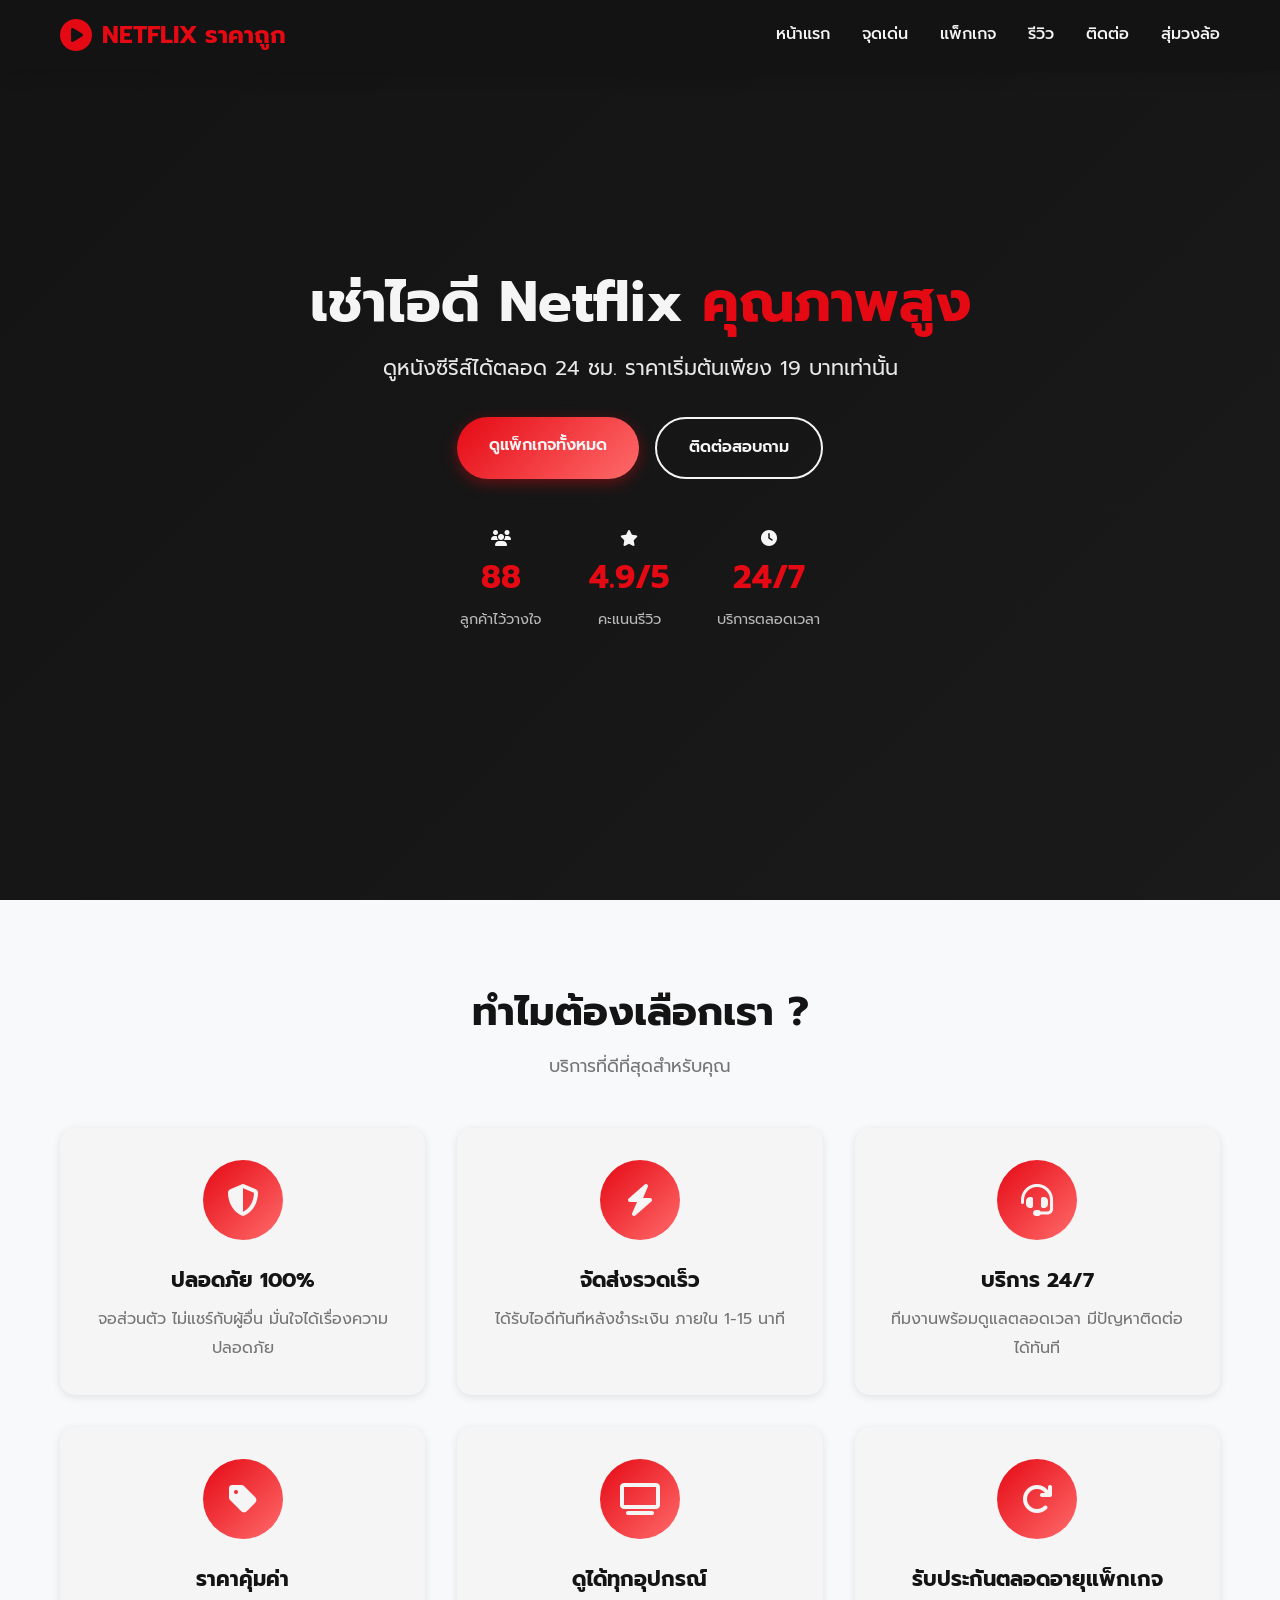
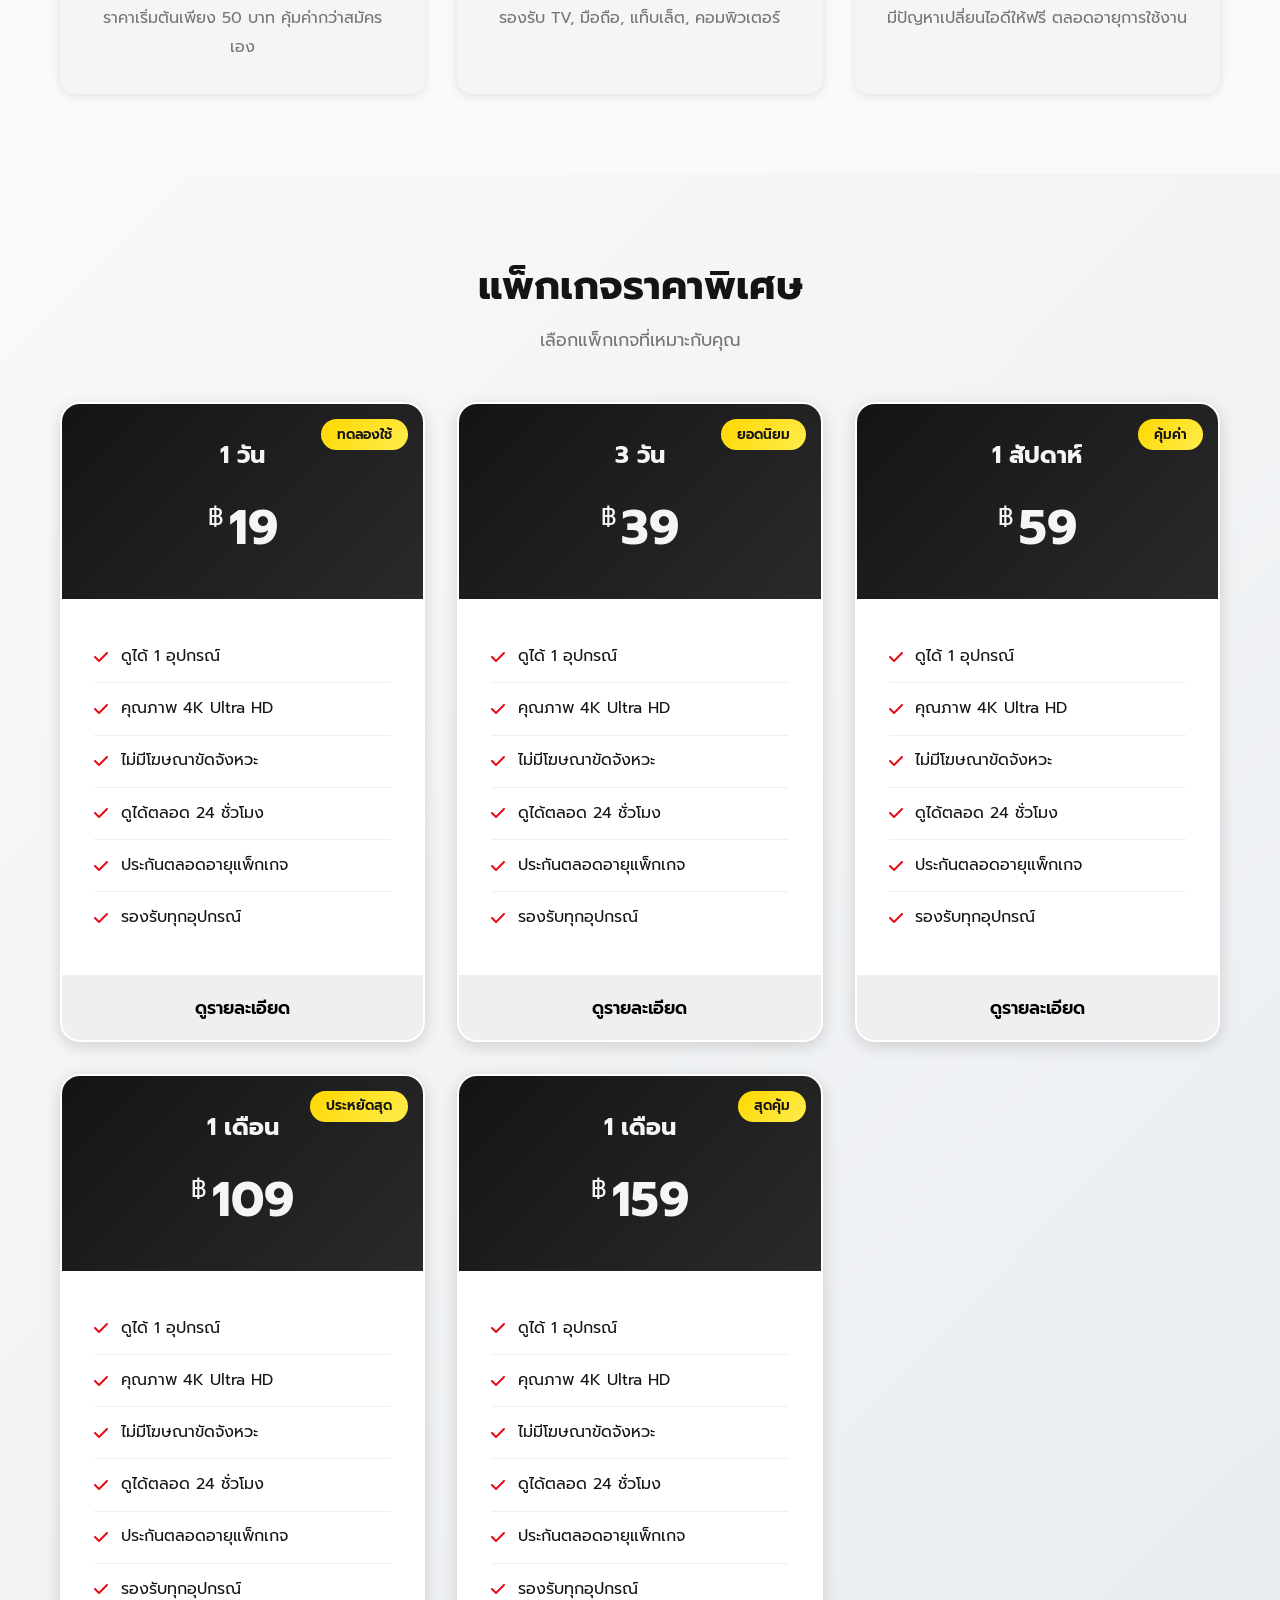
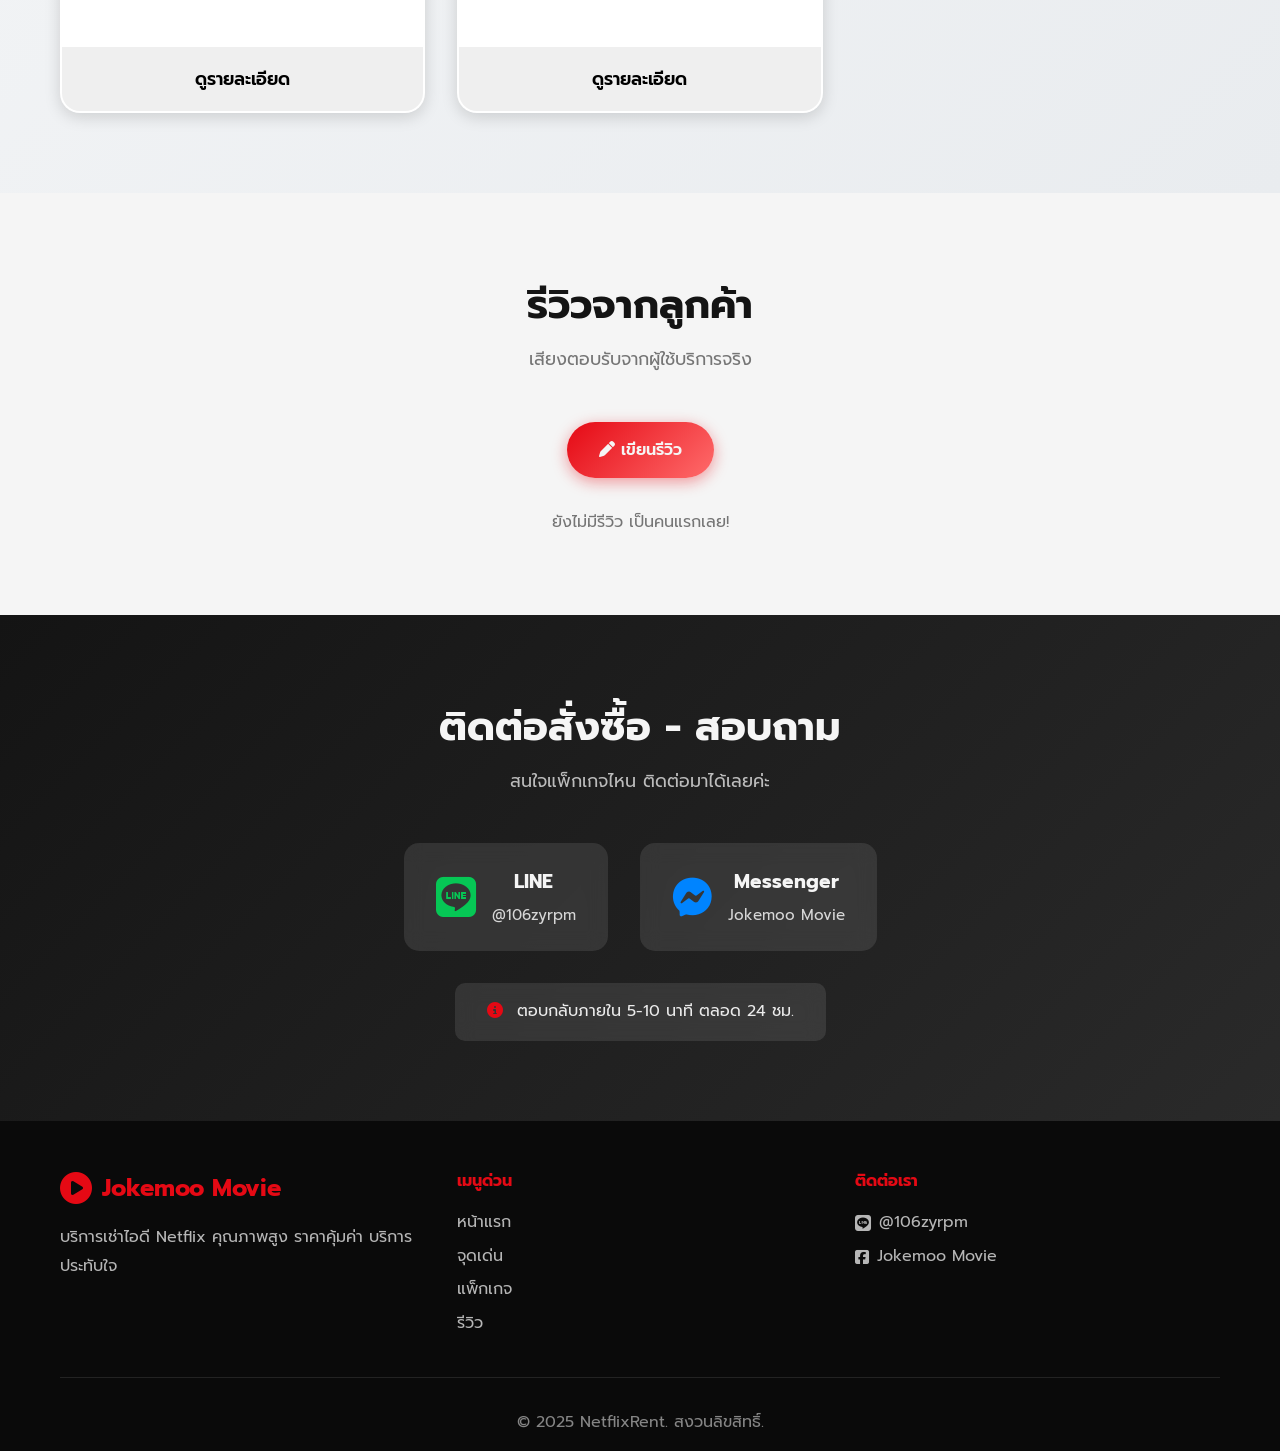
==== index.html @ b46bd774 "Add files via upload" ====
<!DOCTYPE html>
<html lang="th">
<head>
    <meta charset="UTF-8">
    <meta name="viewport" content="width=device-width, initial-scale=1.0">
    <title>Netflix X JOKE MOO - เช่าไอดีเน็ตฟลิกซ์ราคาถูก</title>
    <link rel="stylesheet" href="style.css">
    <link href="https://fonts.googleapis.com/css2?family=Prompt:wght@300;400;500;600;700&display=swap" rel="stylesheet">
    <link rel="stylesheet" href="https://cdnjs.cloudflare.com/ajax/libs/font-awesome/6.4.0/css/all.min.css">
    <link rel="icon" type="image" href="logo.png">
</head>
<body>
    <!-- Maintenance Mode Overlay -->
    <div id="maintenanceOverlay" style="display: none; position: fixed; top: 0; left: 0; width: 100%; height: 100%; background: linear-gradient(135deg, #141414 0%, #2a2a2a 100%); z-index: 99999; align-items: center; justify-content: center; flex-direction: column; text-align: center; padding: 2rem;">
        <div style="max-width: 600px;">
            <i class="fas fa-tools" style="font-size: 5rem; color: #ffc107; margin-bottom: 2rem; animation: pulse 2s infinite;"></i>
            <h1 style="color: #fff; font-size: 2.5rem; margin-bottom: 1rem; font-weight: 700;">กำลังปรับปรุงระบบ</h1>
            <p style="color: rgba(255, 255, 255, 0.8); font-size: 1.2rem; margin-bottom: 2rem; line-height: 1.8;">เว็บไซต์กำลังอยู่ระหว่างปรับปรุงระบบ<br>กรุณากลับมาใหม่ในอีกสักครู่</p>
            <div style="background: rgba(255, 255, 255, 0.1); padding: 1.5rem; border-radius: 15px; backdrop-filter: blur(10px);">
                <p style="color: rgba(255, 255, 255, 0.7); margin: 0;">
                    <i class="fas fa-clock"></i> คาดว่าจะแล้วเสร็จภายในไม่นาน!!!
                </p>
            </div>
            <p style="color: rgba(255, 255, 255, 0.5); font-size: 0.9rem; margin-top: 2rem;">
                ขออภัยในความไม่สะดวก โปรดติดตามข่าวสารและอัปเดตได้ที่ LINE @106zyrpm หรือ Facebook Jokemoo Movie
            </p>
        </div>
    </div>

    <!-- Header -->
    <header class="header">
        <nav class="navbar">
            <div class="container">
                <div class="logo">
                    <i class="fas fa-play-circle"></i>
                    <span>NETFLIX ราคาถูก</span>
                </div>
                <ul class="nav-menu">
                    <li><a href="#home">หน้าแรก</a></li>
                    <li><a href="#features">จุดเด่น</a></li>
                    <li><a href="#packages">แพ็กเกจ</a></li>
                    <li><a href="#reviews">รีวิว</a></li>
                    <li><a href="#contact">ติดต่อ</a></li>
                    <li><a href="https://jokemoomovieluckwheel.github.io/wheelnew/">สุ่มวงล้อ</a></li>
                </ul>
                <div class="nav-toggle" id="navToggle">
                    <i class="fas fa-bars"></i>
                </div>
            </div>
        </nav>
    </header>

    <!-- Hero Section -->
    <section class="hero" id="home">
        <div class="hero-overlay"></div>
        <div class="container">
            <div class="hero-content">
                <h1 class="hero-title">เช่าไอดี Netflix <span>คุณภาพสูง</span></h1>
                <p class="hero-subtitle">ดูหนังซีรีส์ได้ตลอด 24 ชม. ราคาเริ่มต้นเพียง 19 บาทเท่านั้น</p>
                <div class="hero-buttons">
                    <a href="#packages" class="btn btn-primary">ดูแพ็กเกจทั้งหมด</a>
                    <a href="#contact" class="btn btn-secondary">ติดต่อสอบถาม</a>
                </div>
                <div class="hero-stats">
                    <div class="stat-item">
                        <i class="fas fa-users"></i>
                        <span class="stat-number">10,000+</span>
                        <span class="stat-label">ลูกค้าไว้วางใจ</span>
                    </div>
                    <div class="stat-item">
                        <i class="fas fa-star"></i>
                        <span class="stat-number">4.9/5</span>
                        <span class="stat-label">คะแนนรีวิว</span>
                    </div>
                    <div class="stat-item">
                        <i class="fas fa-clock"></i>
                        <span class="stat-number">24/7</span>
                        <span class="stat-label">บริการตลอดเวลา</span>
                    </div>
                </div>
            </div>
        </div>
    </section>

    <!-- Features Section -->
    <section class="features" id="features">
        <div class="container">
            <div class="section-header">
                <h2 class="section-title">ทำไมต้องเลือกเรา ?</h2>
                <p class="section-subtitle">บริการที่ดีที่สุดสำหรับคุณ</p>
            </div>
            <div class="features-grid">
                <div class="feature-card">
                    <div class="feature-icon">
                        <i class="fas fa-shield-alt"></i>
                    </div>
                    <h3>ปลอดภัย 100%</h3>
                    <p>จอส่วนตัว ไม่แชร์กับผู้อื่น มั่นใจได้เรื่องความปลอดภัย</p>
                </div>
                <div class="feature-card">
                    <div class="feature-icon">
                        <i class="fas fa-bolt"></i>
                    </div>
                    <h3>จัดส่งรวดเร็ว</h3>
                    <p>ได้รับไอดีทันทีหลังชำระเงิน ภายใน 1-15 นาที</p>
                </div>
                <div class="feature-card">
                    <div class="feature-icon">
                        <i class="fas fa-headset"></i>
                    </div>
                    <h3>บริการ 24/7</h3>
                    <p>ทีมงานพร้อมดูแลตลอดเวลา มีปัญหาติดต่อได้ทันที</p>
                </div>
                <div class="feature-card">
                    <div class="feature-icon">
                        <i class="fas fa-tag"></i>
                    </div>
                    <h3>ราคาคุ้มค่า</h3>
                    <p>ราคาเริ่มต้นเพียง 50 บาท คุ้มค่ากว่าสมัครเอง</p>
                </div>
                <div class="feature-card">
                    <div class="feature-icon">
                        <i class="fas fa-tv"></i>
                    </div>
                    <h3>ดูได้ทุกอุปกรณ์</h3>
                    <p>รองรับ TV, มือถือ, แท็บเล็ต, คอมพิวเตอร์</p>
                </div>
                <div class="feature-card">
                    <div class="feature-icon">
                        <i class="fas fa-redo"></i>
                    </div>
                    <h3>รับประกันตลอดอายุแพ็กเกจ</h3>
                    <p>มีปัญหาเปลี่ยนไอดีให้ฟรี ตลอดอายุการใช้งาน</p>
                </div>
            </div>
        </div>
    </section>

    <!-- Packages Section -->
    <section class="packages" id="packages">
        <div class="container">
            <div class="section-header">
                <h2 class="section-title">แพ็กเกจราคาพิเศษ</h2>
                <p class="section-subtitle">เลือกแพ็กเกจที่เหมาะกับคุณ</p>
            </div>
            <div class="packages-grid">
                <!-- Packages will be rendered automatically from packagesConfig in script.js -->
            </div>
        </div>
    </section>

    <!-- Reviews Section -->
    <section class="reviews" id="reviews">
        <div class="container">
            <div class="section-header">
                <h2 class="section-title">รีวิวจากลูกค้า</h2>
                <p class="section-subtitle">เสียงตอบรับจากผู้ใช้บริการจริง</p>
            </div>
            <div style="text-align: center; margin-bottom: 2rem;">
                <button class="btn btn-primary add-review-btn">
                    <i class="fas fa-pen"></i> เขียนรีวิว
                </button>
            </div>
            <div class="reviews-grid">
                <!-- Reviews will be loaded dynamically by JavaScript -->
            </div>
        </div>
    </section>

    <!-- Contact Section -->
    <section class="contact" id="contact">
        <div class="container">
            <div class="section-header">
                <h2 class="section-title">ติดต่อสั่งซื้อ - สอบถาม</h2>
                <p class="section-subtitle">สนใจแพ็กเกจไหน ติดต่อมาได้เลยค่ะ</p>
            </div>
            <div class="contact-content">
                <div class="contact-channels">
                    <a href="https://line.me/R/ti/p/@106zyrpm" class="contact-channel line">
                        <i class="fab fa-line"></i>
                        <div>
                            <h4>LINE</h4>
                            <p>@106zyrpm</p>
                        </div>
                    </a>
                    <a href="https://www.facebook.com/profile.php?id=61584369622351" class="contact-channel facebook">
                        <i class="fab fa-facebook-messenger"></i>
                        <div>
                            <h4>Messenger</h4>
                            <p>Jokemoo Movie</p>
                        </div>
                    </a>
                </div>
                <div class="contact-note">
                    <p><i class="fas fa-info-circle"></i> ตอบกลับภายใน 5-10 นาที ตลอด 24 ชม.</p>
                </div>
            </div>
        </div>
    </section>

    <!-- Footer -->
    <footer class="footer">
        <div class="container">
            <div class="footer-content">
                <div class="footer-brand">
                    <div class="logo">
                        <i class="fas fa-play-circle"></i>
                        <span>Jokemoo Movie</span>
                    </div>
                    <p>บริการเช่าไอดี Netflix คุณภาพสูง ราคาคุ้มค่า บริการประทับใจ</p>
                </div>
                <div class="footer-links">
                    <h4>เมนูด่วน</h4>
                    <ul>
                        <li><a href="#home">หน้าแรก</a></li>
                        <li><a href="#features">จุดเด่น</a></li>
                        <li><a href="#packages">แพ็กเกจ</a></li>
                        <li><a href="#reviews">รีวิว</a></li>
                    </ul>
                </div>
                <div class="footer-contact">
                    <h4>ติดต่อเรา</h4>
                    <p><i class="fab fa-line"></i> @106zyrpm</p>
                    <p><i class="fa-brands fa-square-facebook"></i> Jokemoo Movie</p>
                </div>
            </div>
            <div class="footer-bottom">
                <p>&copy; 2025 NetflixRent. สงวนลิขสิทธิ์.</p>
            </div>
        </div>
    </footer>

    <!-- Order Modal -->
    <div class="modal" id="orderModal">
        <div class="modal-content">
            <div class="modal-header">
                <h3>สั่งซื้อแพ็กเกจ</h3>
                <button class="modal-close" onclick="closeModal('orderModal')">&times;</button>
            </div>
            <div class="modal-body">
                <div class="order-summary">
                    <h4 id="orderPackageName">แพ็กเกจ 1 สัปดาห์</h4>
                    <p class="order-price" id="orderPrice">ราคา: ฿50</p>
                </div>
                <div class="order-steps">
                    <div class="order-step">
                        <div class="step-number">1</div>
                        <p>เพิ่ม LINE @106zyrpm เป็นเพื่อน</p>
                    </div>
                    <div class="order-step">
                        <div class="step-number">2</div>
                        <p>แจ้งแพ็กเกจที่ต้องการสั่งซื้อ</p>
                    </div>
                    <div class="order-step">
                        <div class="step-number">3</div>
                        <p>ชำระเงินแจ้งสลิปและรับไอดีทันที</p>
                    </div>
                </div>
                <a href="https://line.me/R/ti/p/@106zyrpm" class="btn btn-primary btn-block">
                    <i class="fab fa-line"></i> เพิ่ม LINE เป็นเพื่อน
                </a>
            </div>
        </div>
    </div>

    <!-- Package Detail Modal -->
    <div class="modal" id="packageDetailModal">
        <div class="modal-content modal-content-large">
            <div class="modal-header">
                <h3>รายละเอียดแพ็กเกจ</h3>
                <button class="modal-close" onclick="closeModal('packageDetailModal')">&times;</button>
            </div>
            <div class="modal-body">
                <div class="package-detail-content">
                    <div class="package-detail-header">
                        <h2 id="detailPackageName">แพ็กเกจรายวัน</h2>
                        <div class="package-detail-price">
                            <span class="currency">฿</span>
                            <span id="detailPackagePrice">20</span>
                        </div>
                    </div>
                    <p class="package-detail-desc" id="detailPackageDesc">
                        เหมาะสำหรับทดลองใช้งาน หรือดูหนังเรื่องโปรดแบบเร่งด่วน
                    </p>
                    <div class="package-detail-highlight">
                        <i class="fas fa-star"></i>
                        <span id="detailPackageHighlight">ประหยัดที่สุดสำหรับใช้งานสั้นๆ</span>
                    </div>
                    <h4 class="package-detail-features-title">คุณสมบัติ</h4>
                    <ul class="package-detail-features" id="detailPackageFeatures">
                        <li><i class="fas fa-check-circle"></i> ดูได้ 1 อุปกรณ์</li>
                        <li><i class="fas fa-check-circle"></i> คุณภาพ 4K Ultra HD</li>
                        <li><i class="fas fa-check-circle"></i> ไม่มีโฆษณา</li>
                        <li><i class="fas fa-check-circle"></i> ดูได้ตลอด 24 ชม.</li>
                        <li><i class="fas fa-check-circle"></i> ประกันตลอดอายุแพ็กเกจ</li>
                    </ul>
                    <div class="package-detail-actions">
                        <button class="btn btn-secondary btn-block" onclick="closeModal('packageDetailModal')">
                            <i class="fas fa-times"></i> ปิด
                        </button>
                        <button class="btn btn-primary btn-block" id="detailOrderBtn">
                            <i class="fas fa-shopping-cart"></i> สั่งซื้อเลย
                        </button>
                    </div>
                </div>
            </div>
        </div>
    </div>

    <!-- Review Modal -->
    <div class="modal" id="reviewModal">
        <div class="modal-content">
            <div class="modal-header">
                <h3>เขียนรีวิว</h3>
                <button class="modal-close" onclick="closeReviewModal()">&times;</button>
            </div>
            <div class="modal-body">
                <form id="reviewForm">
                    <div class="form-group">
                        <label for="reviewName">ชื่อเล่น</label>
                        <input type="text" id="reviewName" placeholder="เช่น คุณสมชาย" required>
                    </div>
                    <div class="form-group">
                        <label for="reviewText">รีวิว</label>
                        <textarea id="reviewText" rows="4" placeholder="แชร์ประสบการณ์ของคุณ..." required></textarea>
                    </div>
                    <div class="form-group">
                        <label for="reviewRating">คะแนนความพึงพอใจ</label>
                        <div class="rating-stars">
                            <input type="radio" id="star5" name="rating" value="5" checked>
                            <label for="star5"><i class="fas fa-star"></i></label>
                            <input type="radio" id="star4" name="rating" value="4">
                            <label for="star4"><i class="fas fa-star"></i></label>
                            <input type="radio" id="star3" name="rating" value="3">
                            <label for="star3"><i class="fas fa-star"></i></label>
                            <input type="radio" id="star2" name="rating" value="2">
                            <label for="star2"><i class="fas fa-star"></i></label>
                            <input type="radio" id="star1" name="rating" value="1">
                            <label for="star1"><i class="fas fa-star"></i></label>
                        </div>
                    </div>
                    <button type="submit" class="btn btn-primary btn-block">
                        <i class="fas fa-paper-plane"></i> ส่งรีวิว
                    </button>
                </form>
            </div>
        </div>
    </div>

    <script src="script.js"></script>
    <script>
        let maintenanceOverlayVisible = false;
        
        // Check maintenance mode
        function checkMaintenanceMode() {
            const maintenanceEnabled = localStorage.getItem('netflix_maintenance_mode');
            const overlay = document.getElementById('maintenanceOverlay');
            
            if (maintenanceEnabled === 'true' && overlay) {
                overlay.style.display = 'flex';
                document.body.style.overflow = 'hidden';
                maintenanceOverlayVisible = true;
            } else if (maintenanceEnabled === 'false' && overlay && maintenanceOverlayVisible) {
                // Maintenance mode was turned off - auto refresh
                overlay.style.display = 'none';
                document.body.style.overflow = '';
                maintenanceOverlayVisible = false;
                
                // Show notification and reload
                const notification = document.createElement('div');
                notification.innerHTML = `
                    <div style="position: fixed; top: 20px; right: 20px; background: linear-gradient(135deg, #06c755 0%, #00e676 100%); color: #fff; padding: 1rem 1.5rem; border-radius: 12px; box-shadow: 0 10px 40px rgba(0,0,0,0.2); z-index: 100000; display: flex; align-items: center; gap: 0.8rem; animation: slideInRight 0.3s ease;">
                        <i class="fas fa-check-circle" style="font-size: 1.5rem;"></i>
                        <div>
                            <div style="font-weight: 700;">เว็บไซต์เปิดใช้งานแล้ว</div>
                            <div style="font-size: 0.85rem; opacity: 0.9;">กำลังรีเฟรชหน้าเว็บ...</div>
                        </div>
                    </div>
                `;
                document.body.appendChild(notification);
                
                setTimeout(() => {
                    location.reload();
                }, 1500);
            }
        }
        
        // Check admin online status and show indicator
        function updateAdminOnlineIndicator() {
            const adminOnlineEnabled = localStorage.getItem('netflix_admin_online');
            
            // Remove existing indicator if any
            const existingIndicator = document.getElementById('adminOnlineIndicator');
            if (existingIndicator) {
                existingIndicator.remove();
            }
            
            if (adminOnlineEnabled === 'true') {
                const indicator = document.createElement('div');
                indicator.id = 'adminOnlineIndicator';
                indicator.innerHTML = `
                    <div style="position: fixed; bottom: 20px; right: 20px; background: #fff; padding: 0.8rem 1.2rem; border-radius: 50px; box-shadow: 0 4px 20px rgba(0,0,0,0.15); z-index: 9999; display: flex; align-items: center; gap: 0.5rem; animation: slideInBottom 0.3s ease;">
                        <div style="width: 10px; height: 10px; border-radius: 50%; background: #06c755; box-shadow: 0 0 10px #06c755; animation: pulse 2s infinite;"></div>
                        <span style="color: #06c755; font-weight: 600; font-size: 0.9rem;">แอดมินออนไลน์</span>
                    </div>
                `;
                document.body.appendChild(indicator);
            }
        }
        
        // Check on page load
        checkMaintenanceMode();
        updateAdminOnlineIndicator();
        
        // Listen for changes from admin panel
        window.addEventListener('storage', () => {
            checkMaintenanceMode();
            updateAdminOnlineIndicator();
        });
        
        // Also check periodically (every 5 seconds for maintenance mode)
        setInterval(() => {
            checkMaintenanceMode();
            updateAdminOnlineIndicator();
        }, 5000);
    </script>
</body>
</html>
---- style.css ----
/* Reset & Base Styles */
* {
    margin: 0;
    padding: 0;
    box-sizing: border-box;
}

:root {
    --primary-color: #e50914;
    --primary-dark: #b20710;
    --secondary-color: #141414;
    --text-dark: #141414;
    --text-light: #f5f5f5;
    --text-gray: #757575;
    --bg-light: #f8f9fa;
    --bg-dark: #0a0a0a;
    --gradient-primary: linear-gradient(135deg, #e50914 0%, #ff6b6b 100%);
    --gradient-dark: linear-gradient(135deg, #141414 0%, #2a2a2a 100%);
    --shadow-sm: 0 2px 8px rgba(0, 0, 0, 0.1);
    --shadow-md: 0 4px 16px rgba(0, 0, 0, 0.15);
    --shadow-lg: 0 8px 32px rgba(0, 0, 0, 0.2);
    --transition: all 0.3s ease;
}

html {
    scroll-behavior: smooth;
}

body {
    font-family: 'Prompt', sans-serif;
    line-height: 1.6;
    color: var(--text-dark);
    background-color: var(--text-light);
    overflow-x: hidden;
}

.container {
    max-width: 1200px;
    margin: 0 auto;
    padding: 0 20px;
}

/* Header & Navigation */
.header {
    position: fixed;
    top: 0;
    left: 0;
    width: 100%;
    z-index: 1000;
    background: rgba(20, 20, 20, 0.95);
    backdrop-filter: blur(10px);
    box-shadow: var(--shadow-md);
}

.navbar {
    padding: 1rem 0;
}

.navbar .container {
    display: flex;
    justify-content: space-between;
    align-items: center;
}

.logo {
    display: flex;
    align-items: center;
    gap: 10px;
    font-size: 1.5rem;
    font-weight: 700;
    color: var(--primary-color);
    cursor: pointer;
}

.logo i {
    font-size: 2rem;
}

.nav-menu {
    display: flex;
    list-style: none;
    gap: 2rem;
}

.nav-menu a {
    color: var(--text-light);
    text-decoration: none;
    font-weight: 500;
    transition: var(--transition);
    position: relative;
}

.nav-menu a::after {
    content: '';
    position: absolute;
    bottom: -5px;
    left: 0;
    width: 0;
    height: 2px;
    background: var(--primary-color);
    transition: var(--transition);
}

.nav-menu a:hover::after {
    width: 100%;
}

.nav-menu a:hover {
    color: var(--primary-color);
}

.btn-wheel-nav {
    background: linear-gradient(135deg, #ffd700 0%, #ffed4e 100%);
    color: var(--text-dark) !important;
    padding: 0.5rem 1.2rem;
    border-radius: 25px;
    font-weight: 600;
    transition: var(--transition);
}

.btn-wheel-nav:hover {
    transform: scale(1.05);
    box-shadow: 0 4px 15px rgba(255, 215, 0, 0.4);
}

.btn-wheel-nav::after {
    display: none;
}

.nav-toggle {
    display: none;
    color: var(--text-light);
    font-size: 1.5rem;
    cursor: pointer;
}

/* Hero Section */
.hero {
    position: relative;
    min-height: 100vh;
    display: flex;
    align-items: center;
    justify-content: center;
    background: var(--gradient-dark);
    overflow: hidden;
}

.hero::before {
    content: '';
    position: absolute;
    top: 0;
    left: 0;
    width: 100%;
    height: 100%;
    background: url('data:image/svg+xml,<svg xmlns="http://www.w3.org/2000/svg" viewBox="0 0 100 100"><circle cx="50" cy="50" r="1" fill="rgba(255,255,255,0.1)"/></svg>');
    background-size: 50px 50px;
    opacity: 0.3;
}

.hero-overlay {
    position: absolute;
    top: 0;
    left: 0;
    width: 100%;
    height: 100%;
    background: linear-gradient(135deg, rgba(20, 20, 20, 0.9) 0%, rgba(20, 20, 20, 0.7) 100%);
}

.hero-content {
    position: relative;
    z-index: 1;
    text-align: center;
    color: var(--text-light);
    max-width: 800px;
}

.hero-title {
    font-size: 3.5rem;
    font-weight: 700;
    margin-bottom: 1rem;
    line-height: 1.2;
}

.hero-title span {
    color: var(--primary-color);
}

.hero-subtitle {
    font-size: 1.3rem;
    margin-bottom: 2rem;
    color: rgba(255, 255, 255, 0.9);
}

.hero-buttons {
    display: flex;
    gap: 1rem;
    justify-content: center;
    flex-wrap: wrap;
    margin-bottom: 3rem;
}

.hero-stats {
    display: flex;
    justify-content: center;
    gap: 3rem;
    flex-wrap: wrap;
}

.stat-item {
    text-align: center;
}

.stat-number {
    display: block;
    font-size: 2rem;
    font-weight: 700;
    color: var(--primary-color);
}

.stat-label {
    display: block;
    font-size: 0.9rem;
    color: rgba(255, 255, 255, 0.7);
    margin-top: 0.3rem;
}

/* Buttons */
.btn {
    display: inline-block;
    padding: 1rem 2rem;
    border-radius: 50px;
    text-decoration: none;
    font-weight: 600;
    font-size: 1rem;
    transition: var(--transition);
    border: none;
    cursor: pointer;
    font-family: 'Prompt', sans-serif;
}

.btn-primary {
    background: var(--gradient-primary);
    color: var(--text-light);
    box-shadow: 0 4px 15px rgba(229, 9, 20, 0.4);
}

.btn-primary:hover {
    transform: translateY(-3px);
    box-shadow: 0 6px 20px rgba(229, 9, 20, 0.5);
}

.btn-secondary {
    background: transparent;
    color: var(--text-light);
    border: 2px solid var(--text-light);
}

.btn-secondary:hover {
    background: var(--text-light);
    color: var(--text-dark);
}

.btn-block {
    display: block;
    width: 100%;
    text-align: center;
}

/* Section Styles */
section {
    padding: 5rem 0;
}

.section-header {
    text-align: center;
    margin-bottom: 3rem;
}

.section-title {
    font-size: 2.5rem;
    font-weight: 700;
    color: var(--text-dark);
    margin-bottom: 0.5rem;
}

.section-subtitle {
    font-size: 1.1rem;
    color: var(--text-gray);
}

/* Features Section */
.features {
    background: var(--bg-light);
}

.features-grid {
    display: grid;
    grid-template-columns: repeat(auto-fit, minmax(300px, 1fr));
    gap: 2rem;
}

.feature-card {
    background: var(--text-light);
    padding: 2rem;
    border-radius: 15px;
    text-align: center;
    transition: var(--transition);
    box-shadow: var(--shadow-sm);
}

.feature-card:hover {
    transform: translateY(-10px);
    box-shadow: var(--shadow-lg);
}

.feature-icon {
    width: 80px;
    height: 80px;
    margin: 0 auto 1.5rem;
    display: flex;
    align-items: center;
    justify-content: center;
    background: var(--gradient-primary);
    border-radius: 50%;
    font-size: 2rem;
    color: var(--text-light);
}

.feature-card h3 {
    font-size: 1.3rem;
    margin-bottom: 0.5rem;
    color: var(--text-dark);
}

.feature-card p {
    color: var(--text-gray);
    line-height: 1.8;
}

/* Packages Section */
.packages {
    background: linear-gradient(135deg, #f8f9fa 0%, #e9ecef 100%);
    padding: 5rem 0;
}

.packages-grid {
    display: grid;
    grid-template-columns: repeat(auto-fit, minmax(280px, 1fr));
    gap: 2rem;
    min-height: 100px;
}

.package-card {
    background: #ffffff;
    border-radius: 20px;
    overflow: hidden;
    box-shadow: 0 4px 16px rgba(0, 0, 0, 0.15);
    transition: all 0.3s ease;
    position: relative;
    border: 2px solid transparent;
    display: block;
    visibility: visible;
    opacity: 1;
}

.package-card:hover {
    transform: translateY(-10px);
    box-shadow: var(--shadow-lg);
}

.package-card.featured {
    border-color: var(--primary-color);
    transform: scale(1.05);
}

.package-card.featured:hover {
    transform: scale(1.05) translateY(-10px);
}

.package-badge {
    position: absolute;
    top: 15px;
    right: 15px;
    background: var(--primary-color);
    color: var(--text-light);
    padding: 0.3rem 1rem;
    border-radius: 20px;
    font-size: 0.85rem;
    font-weight: 600;
}

.package-badge.bestseller {
    background: linear-gradient(135deg, #ffd700 0%, #ffed4e 100%);
    color: var(--text-dark);
}

.package-header {
    background: var(--gradient-dark);
    color: var(--text-light);
    padding: 2rem;
    text-align: center;
}

.package-header h3 {
    font-size: 1.5rem;
    margin-bottom: 1rem;
}

.package-price {
    display: flex;
    align-items: flex-start;
    justify-content: center;
    gap: 0.3rem;
}

.package-price .currency {
    font-size: 1.5rem;
    margin-top: 0.5rem;
}

.package-price .amount {
    font-size: 3rem;
    font-weight: 700;
}

.package-features {
    list-style: none;
    padding: 2rem;
}

.package-features li {
    padding: 0.8rem 0;
    display: flex;
    align-items: center;
    gap: 0.8rem;
    color: var(--text-dark);
    border-bottom: 1px solid #f0f0f0;
}

.package-features li:last-child {
    border-bottom: none;
}

.package-features i {
    color: var(--primary-color);
}

.btn-package {
    width: 100%;
    margin: 0;
    border-radius: 0;
    padding: 1.2rem;
    font-size: 1.1rem;
}

/* Reviews Section */
.reviews {
    background: var(--text-light);
}

.reviews-grid {
    display: grid;
    grid-template-columns: repeat(auto-fit, minmax(300px, 1fr));
    gap: 2rem;
}

.review-card {
    background: var(--bg-light);
    padding: 2rem;
    border-radius: 15px;
    box-shadow: var(--shadow-sm);
    transition: var(--transition);
}

.review-card:hover {
    box-shadow: var(--shadow-md);
}

.review-rating {
    color: #ffd700;
    margin-bottom: 1rem;
    font-size: 1.1rem;
    letter-spacing: 2px;
}

.review-rating i {
    transition: color 0.3s ease;
}

.review-rating .far {
    color: #ddd;
}

.review-text {
    color: var(--text-dark);
    line-height: 1.8;
    margin-bottom: 1.5rem;
    font-style: italic;
}

.review-author {
    display: flex;
    align-items: center;
    gap: 1rem;
}

.review-avatar {
    width: 50px;
    height: 50px;
    border-radius: 50%;
    background: var(--gradient-primary);
    display: flex;
    align-items: center;
    justify-content: center;
    color: var(--text-light);
    font-size: 1.2rem;
}

.review-info h4 {
    color: var(--text-dark);
    margin-bottom: 0.2rem;
}

.review-info span {
    color: var(--text-gray);
    font-size: 0.9rem;
}

/* Contact Section */
.contact {
    background: var(--gradient-dark);
    color: var(--text-light);
}

.contact .section-title {
    color: var(--text-light);
}

.contact .section-subtitle {
    color: rgba(255, 255, 255, 0.7);
}

.contact-content {
    text-align: center;
}

.contact-channels {
    display: flex;
    justify-content: center;
    gap: 2rem;
    flex-wrap: wrap;
    margin-bottom: 2rem;
}

.contact-channel {
    display: flex;
    align-items: center;
    gap: 1rem;
    background: rgba(255, 255, 255, 0.1);
    padding: 1.5rem 2rem;
    border-radius: 15px;
    text-decoration: none;
    color: var(--text-light);
    transition: var(--transition);
    backdrop-filter: blur(10px);
}

.contact-channel:hover {
    transform: translateY(-5px);
    background: rgba(255, 255, 255, 0.2);
}

.contact-channel i {
    font-size: 2.5rem;
}

.contact-channel.line i {
    color: #06c755;
}

.contact-channel.facebook i {
    color: #0084ff;
}

.contact-channel.phone i {
    color: var(--primary-color);
}

.contact-channel h4 {
    font-size: 1.2rem;
    margin-bottom: 0.3rem;
}

.contact-channel p {
    color: rgba(255, 255, 255, 0.8);
    font-size: 0.95rem;
}

.contact-note {
    background: rgba(255, 255, 255, 0.1);
    padding: 1rem 2rem;
    border-radius: 10px;
    display: inline-block;
    backdrop-filter: blur(10px);
}

.contact-note p {
    color: rgba(255, 255, 255, 0.9);
}

.contact-note i {
    margin-right: 0.5rem;
    color: var(--primary-color);
}

/* Footer */
.footer {
    background: var(--bg-dark);
    color: var(--text-light);
    padding: 3rem 0 1rem;
}

.footer-content {
    display: grid;
    grid-template-columns: repeat(auto-fit, minmax(250px, 1fr));
    gap: 2rem;
    margin-bottom: 2rem;
}

.footer-brand .logo {
    margin-bottom: 1rem;
}

.footer-brand p {
    color: rgba(255, 255, 255, 0.7);
    line-height: 1.8;
}

.footer-links h4,
.footer-contact h4 {
    margin-bottom: 1rem;
    color: var(--primary-color);
}

.footer-links ul {
    list-style: none;
}

.footer-links li {
    margin-bottom: 0.5rem;
}

.footer-links a {
    color: rgba(255, 255, 255, 0.7);
    text-decoration: none;
    transition: var(--transition);
}

.footer-links a:hover {
    color: var(--primary-color);
}

.footer-contact p {
    color: rgba(255, 255, 255, 0.7);
    margin-bottom: 0.5rem;
    display: flex;
    align-items: center;
    gap: 0.5rem;
}

.footer-bottom {
    text-align: center;
    padding-top: 2rem;
    border-top: 1px solid rgba(255, 255, 255, 0.1);
}

.footer-bottom p {
    color: rgba(255, 255, 255, 0.5);
}

/* Modal */
.modal {
    display: none;
    position: fixed;
    top: 0;
    left: 0;
    width: 100%;
    height: 100%;
    background: rgba(0, 0, 0, 0.8);
    z-index: 2000;
    align-items: center;
    justify-content: center;
    padding: 20px;
}

.modal.active {
    display: flex;
}

.modal-content {
    background: var(--text-light);
    border-radius: 20px;
    max-width: 500px;
    width: 100%;
    overflow: hidden;
    animation: modalSlideIn 0.3s ease;
}

@keyframes modalSlideIn {
    from {
        opacity: 0;
        transform: translateY(-50px);
    }
    to {
        opacity: 1;
        transform: translateY(0);
    }
}

.modal-header {
    background: var(--gradient-dark);
    color: var(--text-light);
    padding: 1.5rem 2rem;
    display: flex;
    justify-content: space-between;
    align-items: center;
}

.modal-header h3 {
    font-size: 1.5rem;
}

.modal-close {
    background: none;
    border: none;
    color: var(--text-light);
    font-size: 2rem;
    cursor: pointer;
    transition: var(--transition);
}

.modal-close:hover {
    color: var(--primary-color);
}

.modal-body {
    padding: 2rem;
}

/* Form Styles */
.form-group {
    margin-bottom: 1.5rem;
}

.form-group label {
    display: block;
    margin-bottom: 0.5rem;
    font-weight: 600;
    color: var(--text-dark);
}

.form-group input[type="text"],
.form-group textarea {
    width: 100%;
    padding: 0.8rem 1rem;
    border: 2px solid #e0e0e0;
    border-radius: 10px;
    font-family: 'Prompt', sans-serif;
    font-size: 1rem;
    transition: var(--transition);
}

.form-group input[type="text"]:focus,
.form-group textarea:focus {
    outline: none;
    border-color: var(--primary-color);
    box-shadow: 0 0 0 3px rgba(229, 9, 20, 0.1);
}

.form-group textarea {
    resize: vertical;
    min-height: 100px;
}

/* Rating Stars */
.rating-stars {
    display: flex;
    flex-direction: row-reverse;
    justify-content: flex-end;
    gap: 0.5rem;
}

.rating-stars input {
    display: none;
}

.rating-stars label {
    font-size: 2rem;
    color: #ddd;
    cursor: pointer;
    transition: var(--transition);
    margin: 0;
}

.rating-stars label:hover,
.rating-stars label:hover ~ label,
.rating-stars input:checked ~ label {
    color: #ffd700;
}

.rating-stars input:checked + label {
    color: #ffd700;
}

.order-summary {
    background: var(--bg-light);
    padding: 1.5rem;
    border-radius: 10px;
    margin-bottom: 2rem;
    text-align: center;
}

.order-summary h4 {
    color: var(--primary-color);
    margin-bottom: 0.5rem;
}

.order-price {
    font-size: 1.5rem;
    font-weight: 700;
    color: var(--text-dark);
}

.order-steps {
    margin-bottom: 2rem;
}

.order-step {
    display: flex;
    align-items: center;
    gap: 1rem;
    margin-bottom: 1rem;
    padding: 1rem;
    background: var(--bg-light);
    border-radius: 10px;
}

.step-number {
    width: 40px;
    height: 40px;
    background: var(--gradient-primary);
    color: var(--text-light);
    border-radius: 50%;
    display: flex;
    align-items: center;
    justify-content: center;
    font-weight: 700;
    flex-shrink: 0;
}

/* Responsive Design */
@media (max-width: 768px) {
    .nav-toggle {
        display: block;
    }

    .nav-menu {
        position: fixed;
        top: 70px;
        left: -100%;
        width: 100%;
        background: var(--bg-dark);
        flex-direction: column;
        padding: 2rem;
        gap: 1.5rem;
        transition: var(--transition);
    }

    .nav-menu.active {
        left: 0;
    }

    .hero-title {
        font-size: 2rem;
    }

    .hero-subtitle {
        font-size: 1rem;
    }

    .hero-stats {
        gap: 1.5rem;
    }

    .stat-number {
        font-size: 1.5rem;
    }

    .section-title {
        font-size: 2rem;
    }

    .packages-grid {
        grid-template-columns: 1fr;
    }

    .package-card.featured {
        transform: scale(1);
    }

    .contact-channels {
        flex-direction: column;
        align-items: center;
    }

    .footer-content {
        grid-template-columns: 1fr;
        text-align: center;
    }

    .footer-contact p {
        justify-content: center;
    }
}

@media (max-width: 480px) {
    .hero-title {
        font-size: 1.8rem;
    }

    .hero-buttons {
        flex-direction: column;
    }

    .btn {
        width: 100%;
        text-align: center;
    }

    .features-grid,
    .reviews-grid {
        grid-template-columns: 1fr;
    }
}

/* Scroll Animations */
@media (prefers-reduced-motion: no-preference) {
    .feature-card,
    .review-card {
        opacity: 0;
        transform: translateY(30px);
        transition: opacity 0.6s ease, transform 0.6s ease;
    }

    .feature-card.visible,
    .review-card.visible {
        opacity: 1;
        transform: translateY(0);
    }
}

/* Notification Toast - UX/UI */
.notification-toast {
    position: fixed;
    top: 100px;
    right: 20px;
    background: #fff;
    border-radius: 16px;
    box-shadow: 0 10px 40px rgba(0, 0, 0, 0.15);
    z-index: 10000;
    min-width: 350px;
    max-width: 450px;
    overflow: hidden;
    opacity: 0;
    transform: translateX(400px);
    transition: all 0.4s cubic-bezier(0.68, -0.55, 0.265, 1.55);
}

.notification-toast.show {
    opacity: 1;
    transform: translateX(0);
}

.notification-toast.success {
    border-left: 4px solid #06c755;
}

.notification-toast.error {
    border-left: 4px solid #e50914;
}

.notification-toast.info {
    border-left: 4px solid #0084ff;
}

.notification-toast.warning {
    border-left: 4px solid #ffd700;
}

.notification-content {
    display: flex;
    align-items: flex-start;
    gap: 15px;
    padding: 1.2rem 1.5rem;
}

.notification-icon {
    width: 40px;
    height: 40px;
    border-radius: 50%;
    display: flex;
    align-items: center;
    justify-content: center;
    flex-shrink: 0;
    font-size: 1.2rem;
}

.notification-toast.success .notification-icon {
    background: linear-gradient(135deg, #06c755 0%, #00e676 100%);
    color: #fff;
}

.notification-toast.error .notification-icon {
    background: linear-gradient(135deg, #e50914 0%, #ff6b6b 100%);
    color: #fff;
}

.notification-toast.info .notification-icon {
    background: linear-gradient(135deg, #0084ff 0%, #00c6ff 100%);
    color: #fff;
}

.notification-toast.warning .notification-icon {
    background: linear-gradient(135deg, #ffd700 0%, #ffed4e 100%);
    color: #141414;
}

.notification-body {
    flex: 1;
    min-width: 0;
}

.notification-title {
    font-weight: 700;
    font-size: 1rem;
    color: var(--text-dark);
    margin-bottom: 0.3rem;
}

.notification-message {
    font-size: 0.9rem;
    color: #757575;
    line-height: 1.5;
    word-break: break-word;
}

.notification-close {
    background: transparent;
    border: none;
    cursor: pointer;
    padding: 0.3rem;
    color: #999;
    transition: color 0.3s ease;
    display: flex;
    align-items: center;
    justify-content: center;
}

.notification-close:hover {
    color: var(--text-dark);
}

.notification-progress {
    height: 3px;
    background: rgba(0, 0, 0, 0.1);
    width: 100%;
    animation: progressShrink linear forwards;
}

.notification-toast.success .notification-progress {
    animation-duration: 3s;
    background: linear-gradient(90deg, #06c755, #00e676);
}

.notification-toast.error .notification-progress {
    animation-duration: 5s;
    background: linear-gradient(90deg, #e50914, #ff6b6b);
}

.notification-toast.info .notification-progress {
    animation-duration: 3s;
    background: linear-gradient(90deg, #0084ff, #00c6ff);
}

.notification-toast.warning .notification-progress {
    animation-duration: 4s;
    background: linear-gradient(90deg, #ffd700, #ffed4e);
}

@media (max-width: 768px) {
    .notification-toast {
        right: 10px;
        left: 10px;
        min-width: auto;
        max-width: none;
        top: 80px;
    }
    
    .notification-content {
        padding: 1rem;
    }
    
    .notification-message {
        font-size: 0.85rem;
    }
}

/* Pagination Buttons */
.pagination-btn {
    padding: 0.6rem 1.2rem;
    background: linear-gradient(135deg, #e50914 0%, #ff6b6b 100%);
    color: #fff;
    border: none;
    border-radius: 8px;
    cursor: pointer;
    font-family: 'Prompt', sans-serif;
    font-weight: 500;
    transition: all 0.3s ease;
    display: flex;
    align-items: center;
    gap: 0.5rem;
}

.pagination-btn:hover:not(:disabled) {
    transform: translateY(-2px);
    box-shadow: 0 4px 15px rgba(229, 9, 20, 0.4);
}

.pagination-btn:disabled {
    opacity: 0.4;
    cursor: not-allowed;
    transform: none;
}

.pagination-info {
    font-weight: 600;
    background: rgba(0, 0, 0, 0.05);
    border-radius: 8px;
}

/* Maintenance Mode Overlay */
@keyframes pulse {
    0%, 100% {
        opacity: 1;
        transform: scale(1);
    }
    50% {
        opacity: 0.8;
        transform: scale(1.1);
    }
}

@keyframes slideInBottom {
    from {
        opacity: 0;
        transform: translateY(100px);
    }
    to {
        opacity: 1;
        transform: translateY(0);
    }
}

/* Package Detail Modal Styles */
.modal-content-large {
    max-width: 450px;
}

.package-detail-content {
    text-align: center;
}

.package-detail-header {
    background: var(--gradient-dark);
    color: var(--text-light);
    padding: 1.5rem;
    border-radius: 12px;
    margin-bottom: 1rem;
}

.package-detail-header h2 {
    font-size: 1.4rem;
    margin-bottom: 0.8rem;
}

.package-detail-price {
    display: flex;
    align-items: flex-start;
    justify-content: center;
    gap: 0.3rem;
}

.package-detail-price .currency {
    font-size: 1.2rem;
    margin-top: 0.3rem;
    color: var(--primary-color);
}

.package-detail-price span:not(.currency) {
    font-size: 2.2rem;
    font-weight: 700;
    color: var(--primary-color);
}

.package-detail-desc {
    color: var(--text-gray);
    font-size: 0.95rem;
    margin-bottom: 1rem;
    line-height: 1.6;
}

.package-detail-highlight {
    background: linear-gradient(135deg, #ffd700 0%, #ffed4e 100%);
    color: var(--text-dark);
    padding: 0.7rem 1.2rem;
    border-radius: 8px;
    display: inline-flex;
    align-items: center;
    gap: 0.5rem;
    margin-bottom: 1rem;
    font-weight: 600;
    font-size: 0.9rem;
}

.package-detail-highlight i {
    color: #b8860b;
}

.package-detail-features-title {
    color: var(--text-dark);
    font-size: 1rem;
    margin-bottom: 0.8rem;
    text-align: left;
}

.package-detail-features {
    list-style: none;
    padding: 0;
    text-align: left;
    background: var(--bg-light);
    border-radius: 8px;
    padding: 1rem;
    margin-bottom: 1rem;
}

.package-detail-features li {
    padding: 0.5rem 0;
    display: flex;
    align-items: center;
    gap: 0.6rem;
    color: var(--text-dark);
    border-bottom: 1px solid #f0f0f0;
    font-size: 0.9rem;
}

.package-detail-features li:last-child {
    border-bottom: none;
}

.package-detail-features i {
    color: var(--primary-color);
    font-size: 1rem;
}

.package-detail-actions {
    display: flex;
    gap: 0.8rem;
}

.package-detail-actions .btn {
    flex: 1;
    padding: 0.9rem 1.5rem;
    font-size: 0.95rem;
}

@media (max-width: 768px) {
    .notification-toast {
        right: 10px;
        left: 10px;
        min-width: auto;
    }
    
    .package-detail-actions {
        flex-direction: column;
    }
    
    .modal-content-large {
        max-width: 90%;
        margin: 10px;
    }
    
    .package-detail-header {
        padding: 1rem;
        border-radius: 10px;
    }
    
    .package-detail-header h2 {
        font-size: 1.2rem;
        margin-bottom: 0.6rem;
    }
    
    .package-detail-price span:not(.currency) {
        font-size: 1.8rem;
    }
    
    .package-detail-desc {
        font-size: 0.85rem;
        margin-bottom: 0.8rem;
    }
    
    .package-detail-highlight {
        padding: 0.5rem 1rem;
        font-size: 0.8rem;
    }
    
    .package-detail-features {
        padding: 0.8rem;
    }
    
    .package-detail-features li {
        padding: 0.4rem 0;
        font-size: 0.8rem;
    }
    
    .package-detail-actions .btn {
        padding: 0.8rem 1.2rem;
        font-size: 0.9rem;
    }
}
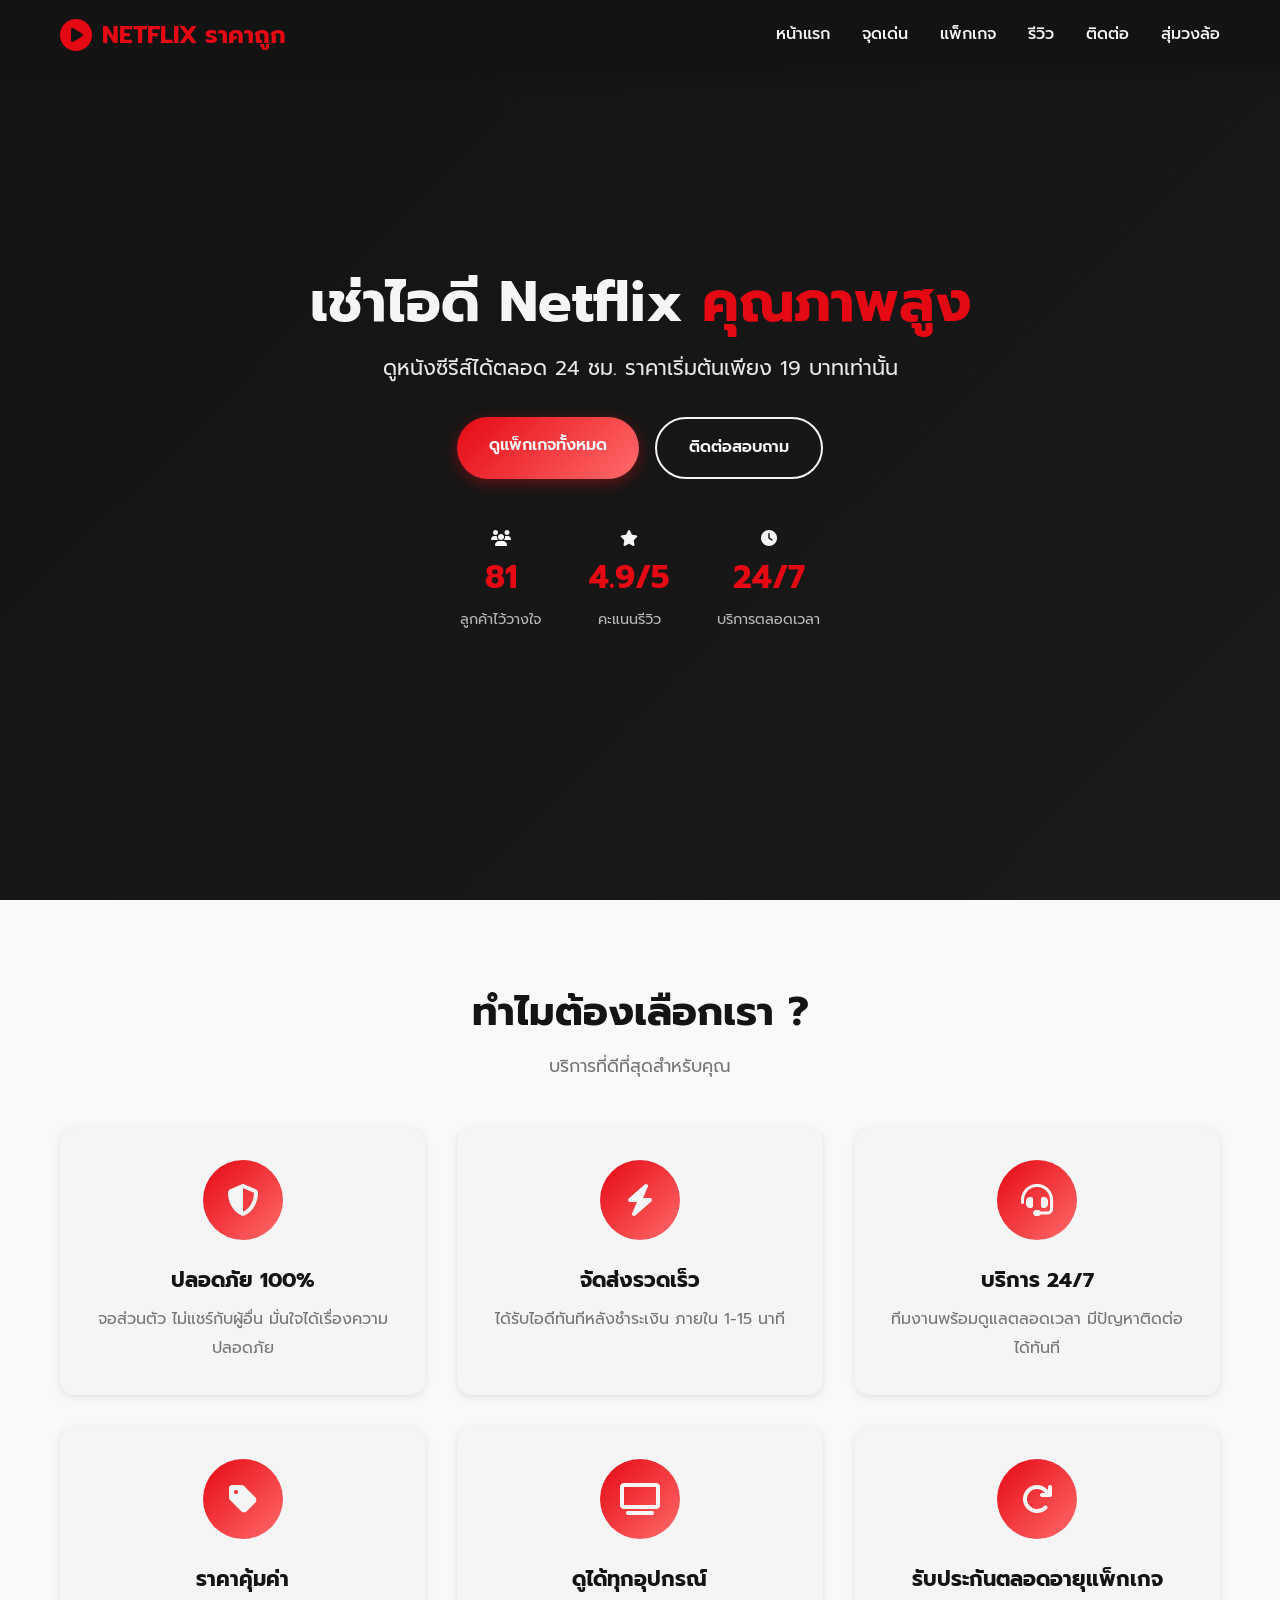
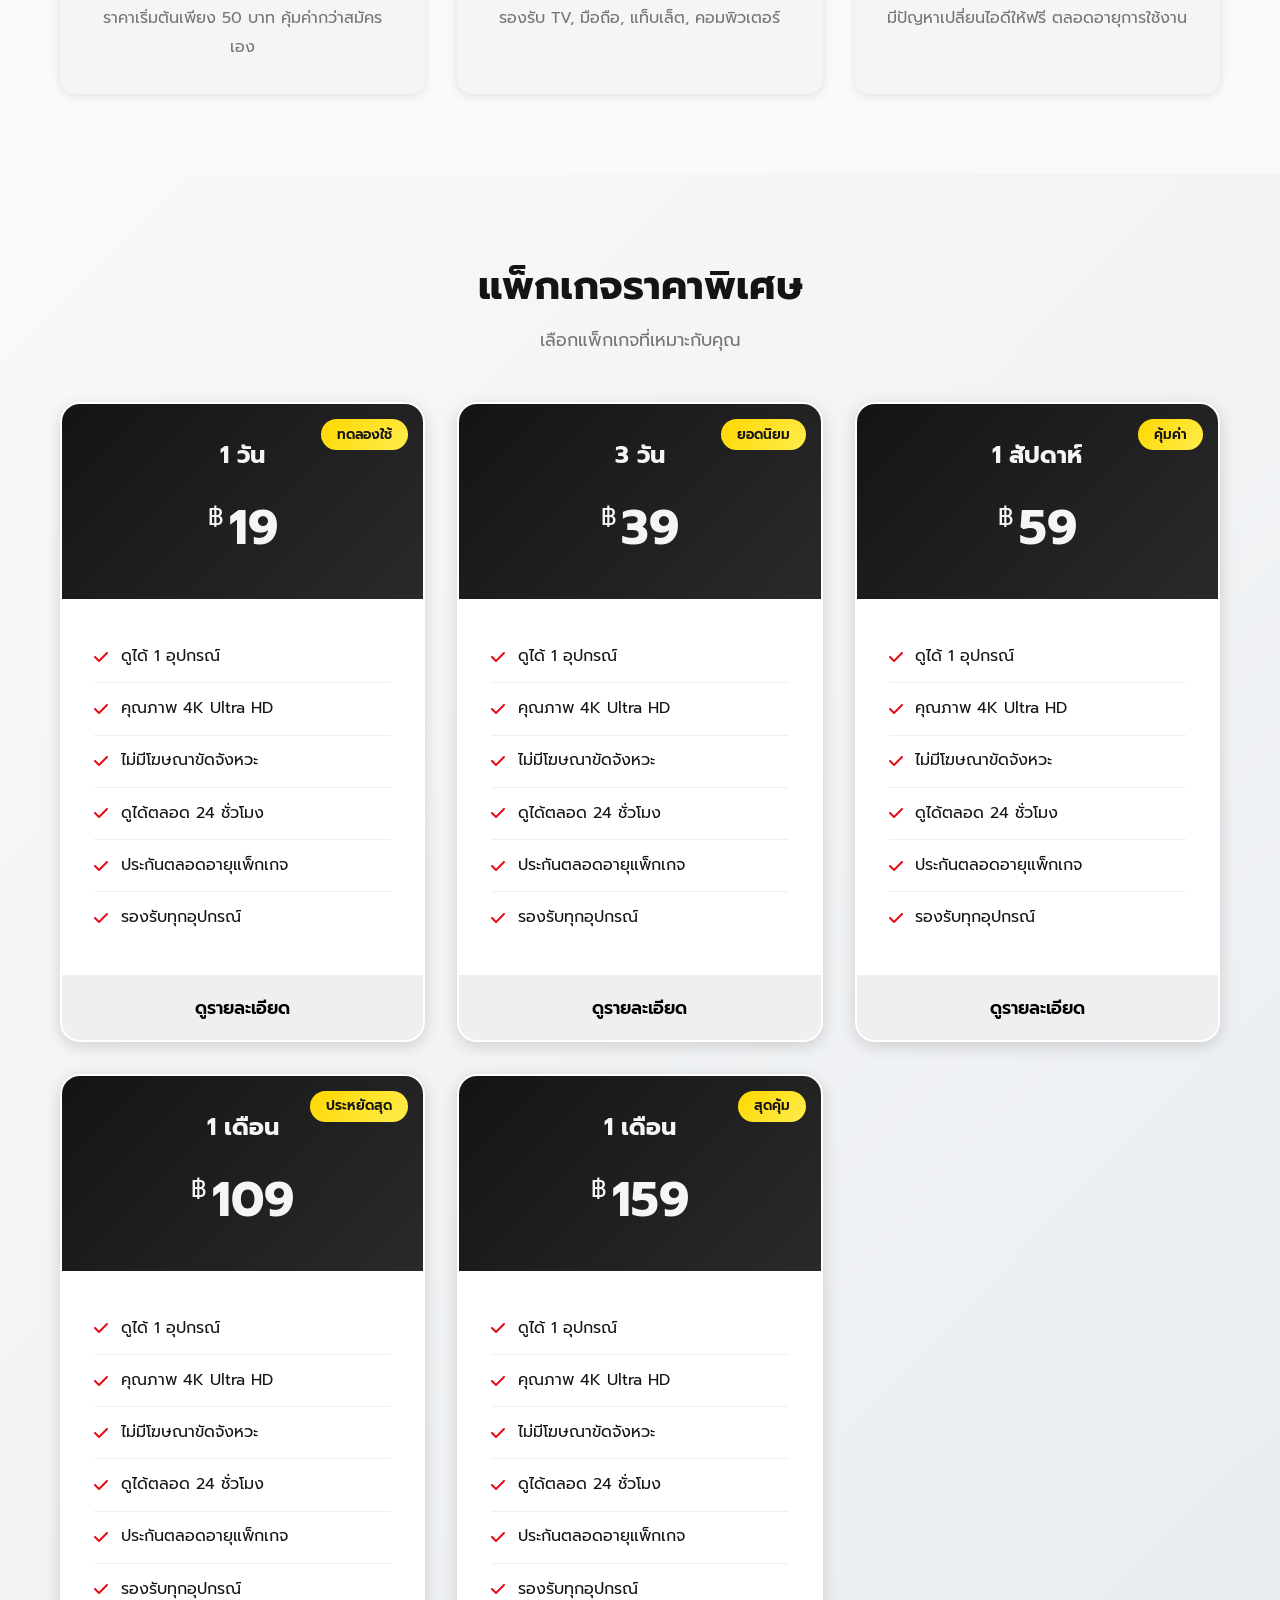
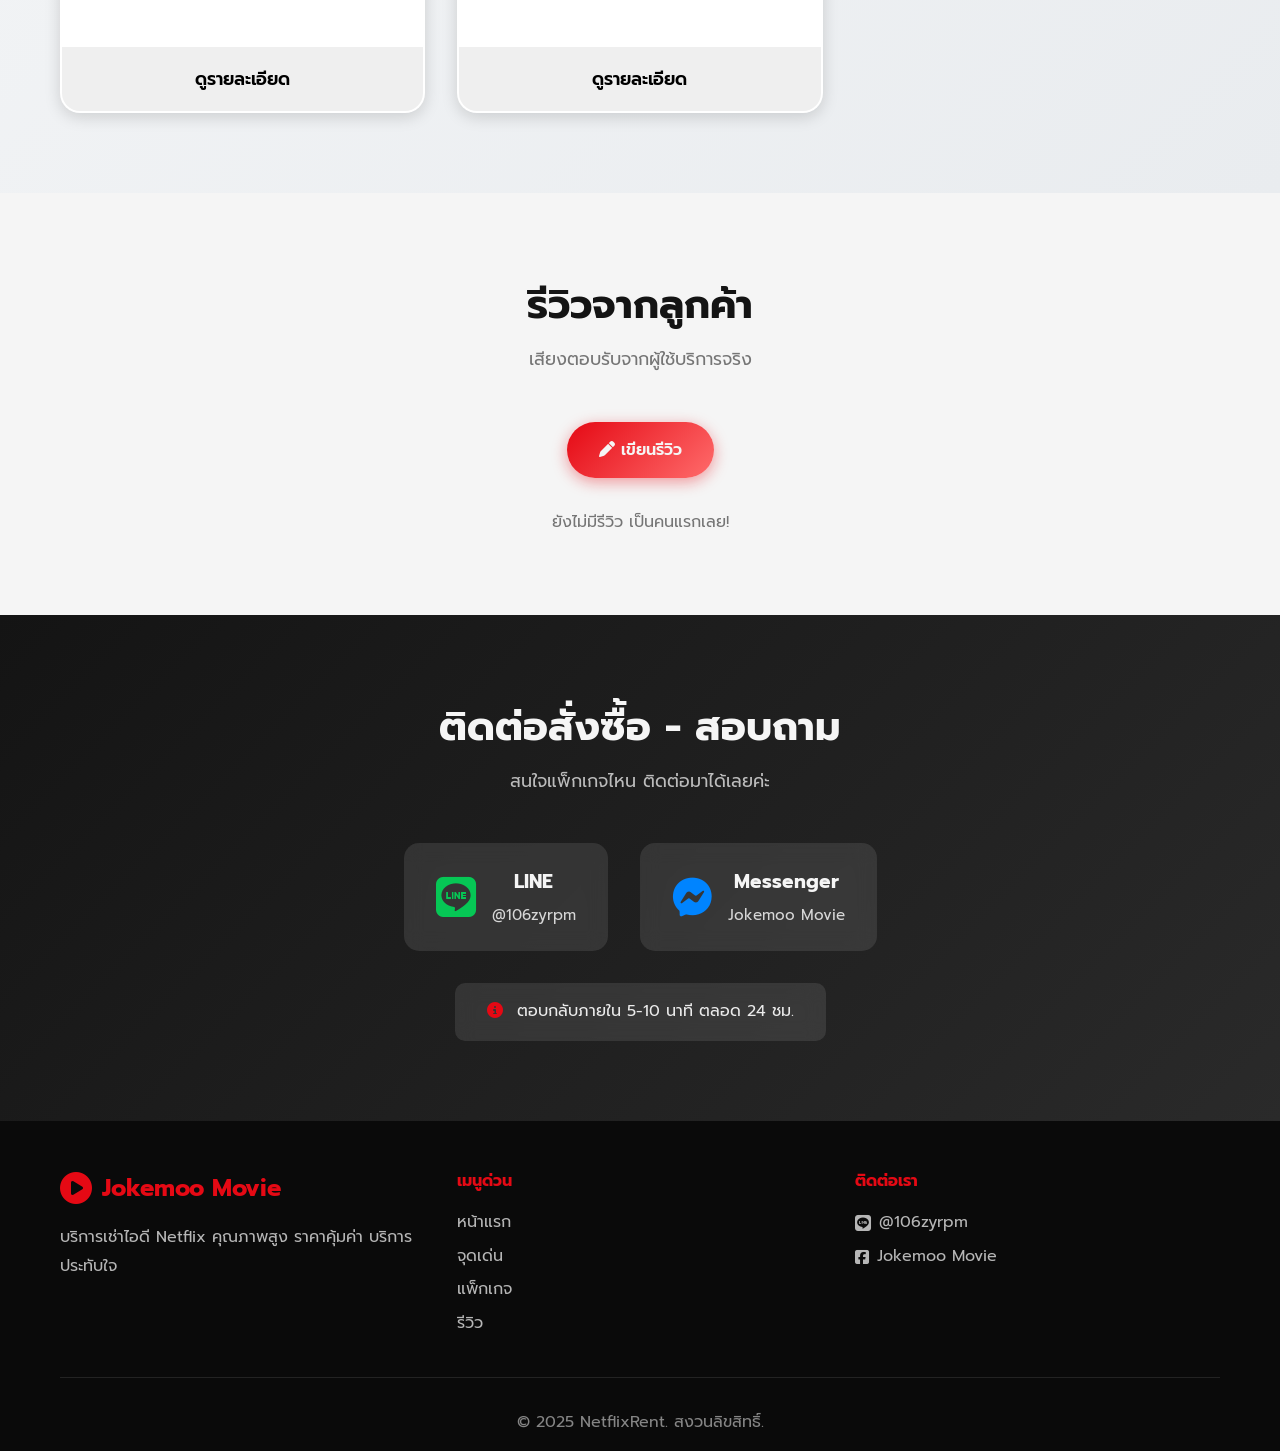
==== commit 970f6531: "Add files via upload" ====
--- a/index.html
+++ b/index.html
@@ -408,21 +408,41 @@
             }
         }
         
+        // Sync data from admin panel
+        function syncFromAdmin() {
+            // This function will be called when storage changes
+            console.log('Syncing data from admin panel...');
+            
+            // Reload reviews
+            if (typeof renderReviews === 'function') {
+                renderReviews();
+            }
+            
+            // Check maintenance mode
+            checkMaintenanceMode();
+            
+            // Update admin online indicator
+            updateAdminOnlineIndicator();
+        }
+        
         // Check on page load
         checkMaintenanceMode();
         updateAdminOnlineIndicator();
         
-        // Listen for changes from admin panel
-        window.addEventListener('storage', () => {
-            checkMaintenanceMode();
-            updateAdminOnlineIndicator();
+        // Listen for changes from admin panel (REAL-TIME SYNC)
+        window.addEventListener('storage', (e) => {
+            console.log('Storage event triggered:', e.key, e.newValue);
+            syncFromAdmin();
         });
         
-        // Also check periodically (every 5 seconds for maintenance mode)
+        // Also check periodically (every 3 seconds for real-time sync)
         setInterval(() => {
             checkMaintenanceMode();
             updateAdminOnlineIndicator();
-        }, 5000);
+        }, 3000);
+        
+        // Force sync on focus
+        window.addEventListener('focus', syncFromAdmin);
     </script>
 </body>
 </html>
